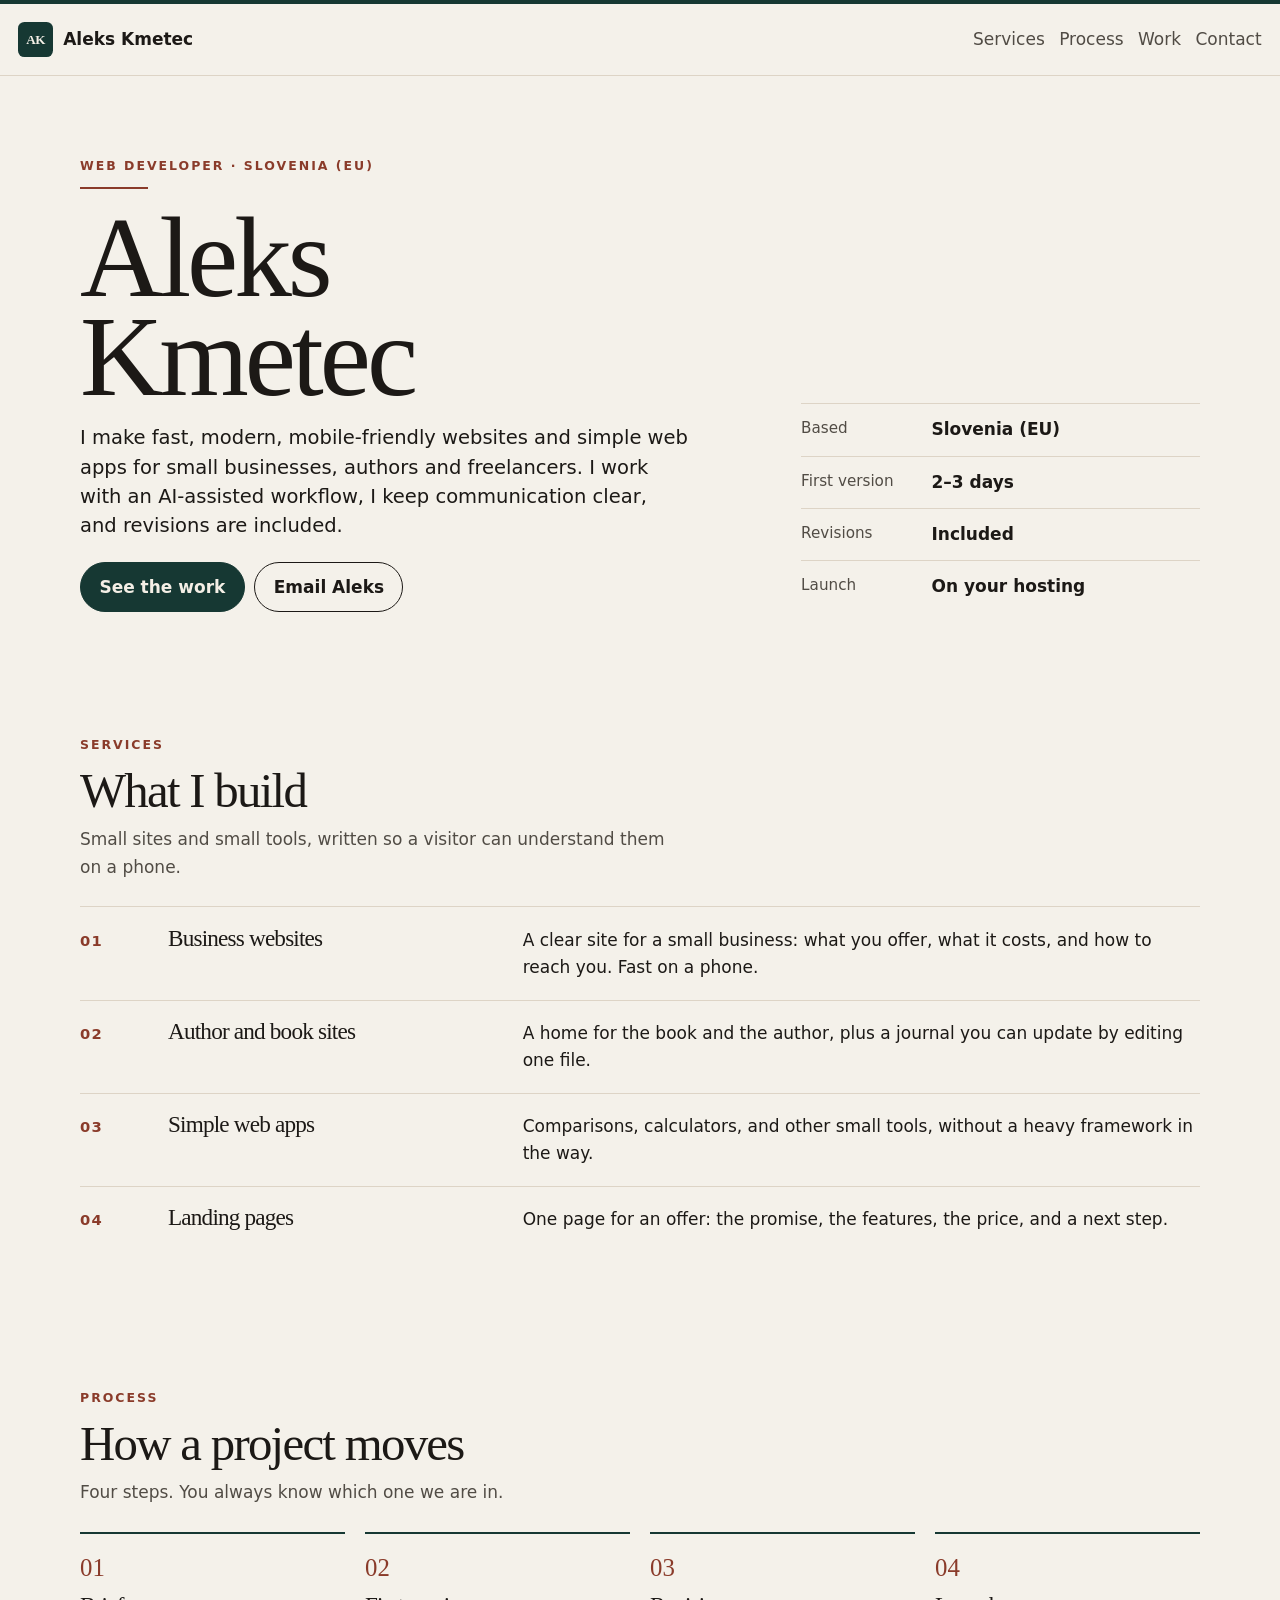
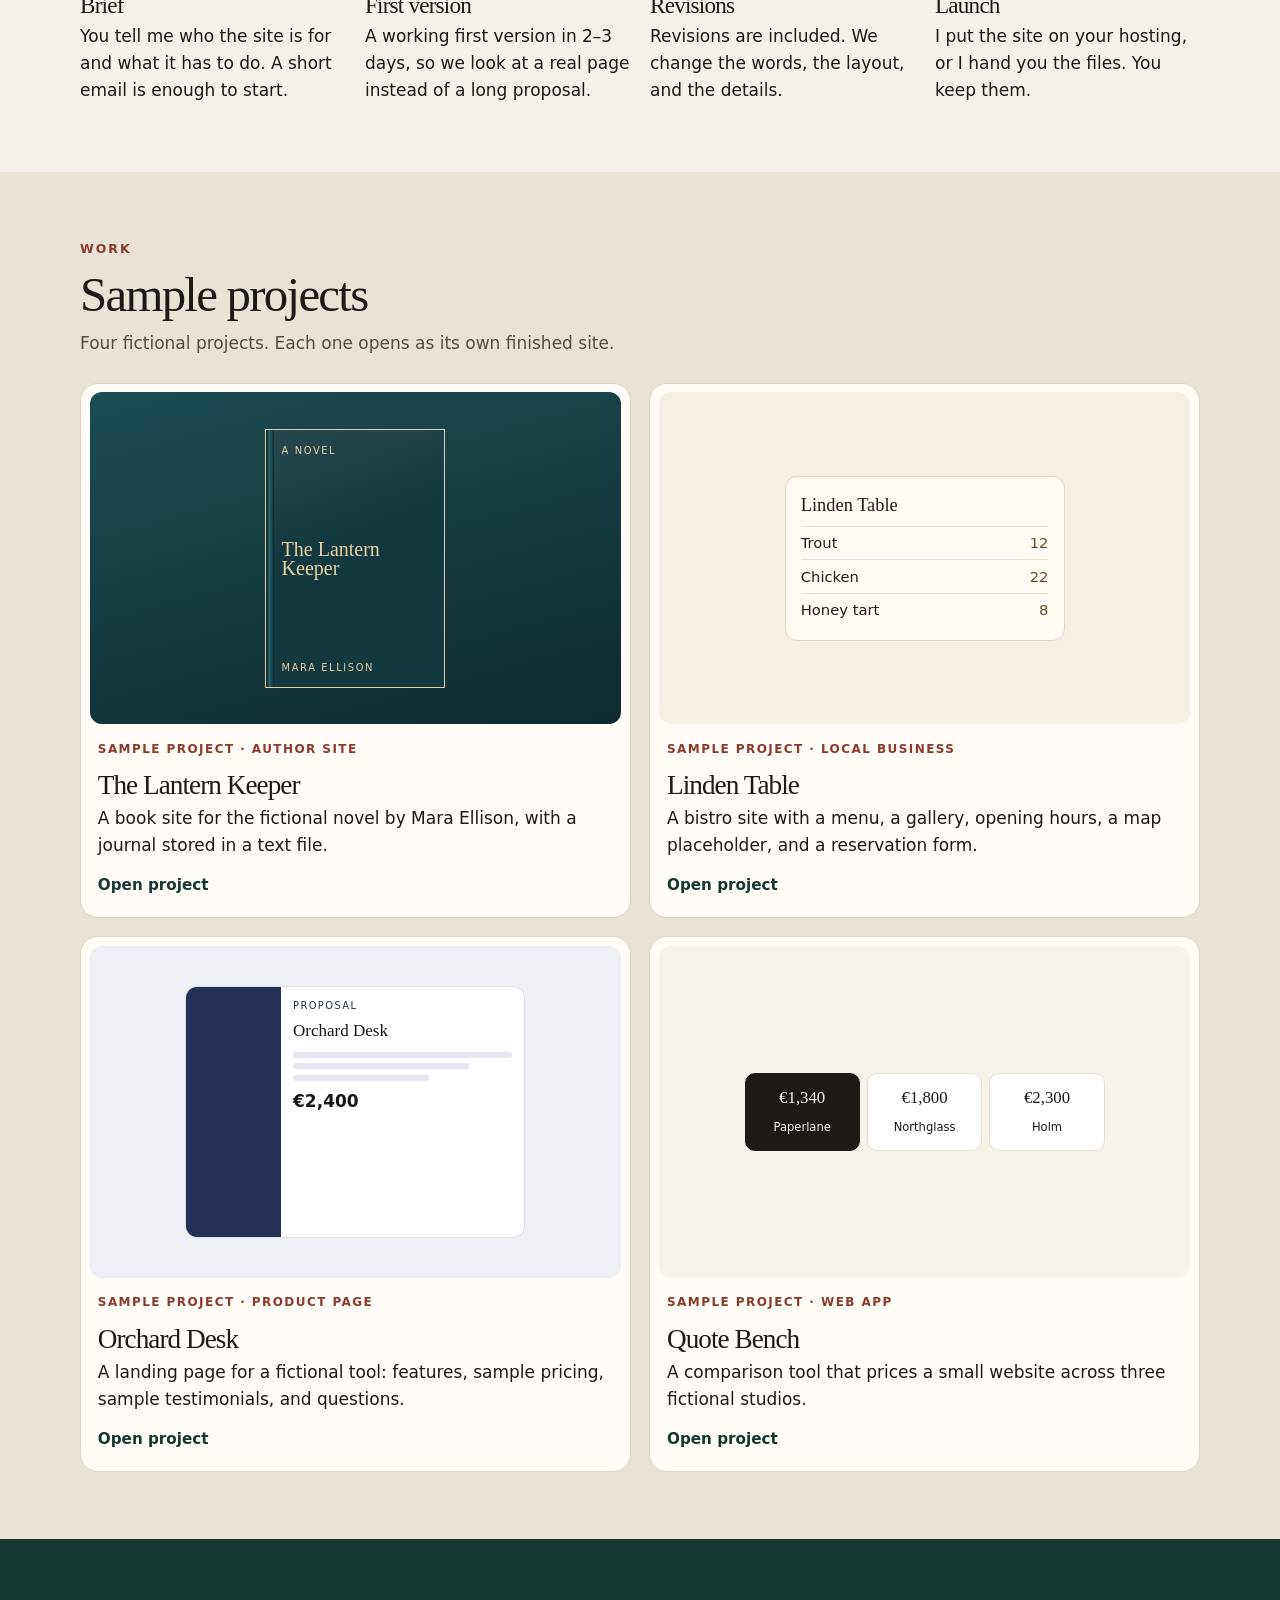
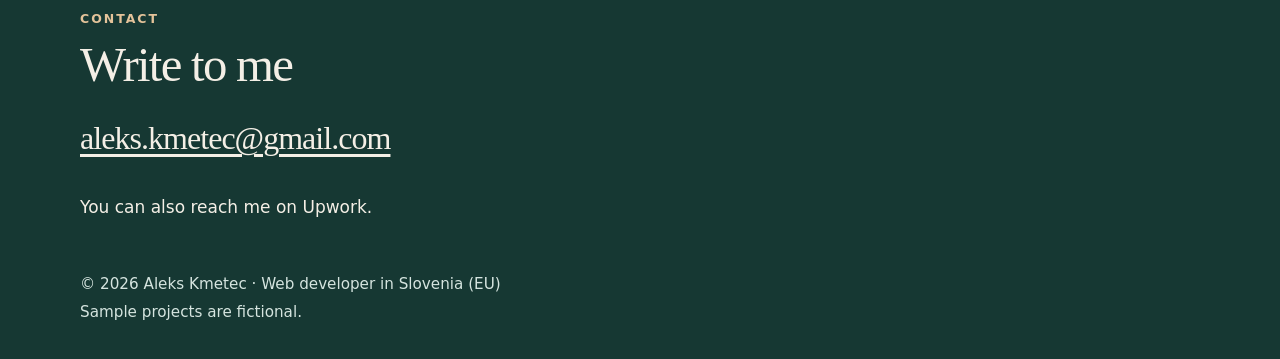
==== index.html @ bf16b120 "Add the freelance portfolio and four sample projects. Publish a static home page for Aleks Kmetec an" ====
<!DOCTYPE html>
<html lang="en">
<head>
<meta charset="utf-8">
<meta name="viewport" content="width=device-width, initial-scale=1">
<title>Aleks Kmetec · Web Developer in Slovenia</title>
<meta name="description" content="Aleks Kmetec is a web developer in Slovenia (EU). Fast, modern, mobile-friendly websites and simple web apps for small businesses, authors and freelancers.">
<meta name="author" content="Aleks Kmetec">
<link rel="canonical" href="https://aleex9311.github.io/">
<meta property="og:type" content="website">
<meta property="og:locale" content="en_GB">
<meta property="og:site_name" content="Aleks Kmetec">
<meta property="og:title" content="Aleks Kmetec · Web Developer in Slovenia">
<meta property="og:description" content="Fast, modern, mobile-friendly websites and simple web apps for small businesses, authors and freelancers.">
<meta property="og:url" content="https://aleex9311.github.io/">
<meta property="og:image" content="https://aleex9311.github.io/og.png">
<meta property="og:image:width" content="1200">
<meta property="og:image:height" content="630">
<meta property="og:image:alt" content="Aleks Kmetec, web developer in Slovenia">
<meta name="twitter:card" content="summary_large_image">
<meta name="twitter:title" content="Aleks Kmetec · Web Developer in Slovenia">
<meta name="twitter:description" content="Fast, modern, mobile-friendly websites and simple web apps for small businesses, authors and freelancers.">
<meta name="twitter:image" content="https://aleex9311.github.io/og.png">
<meta name="theme-color" content="#163833">
<link rel="icon" href="favicon.svg" type="image/svg+xml">
<link rel="manifest" href="site.webmanifest">
<link rel="stylesheet" href="styles.css">
<script type="application/ld+json">
{
  "@context": "https://schema.org",
  "@type": "Person",
  "name": "Aleks Kmetec",
  "jobTitle": "Web Developer",
  "description": "Web developer in Slovenia (EU) building fast, modern, mobile-friendly websites and simple web apps for small businesses, authors and freelancers.",
  "email": "aleks.kmetec@gmail.com",
  "url": "https://aleex9311.github.io/",
  "address": {
    "@type": "PostalAddress",
    "addressCountry": "SI"
  }
}
</script>
</head>
<body>
<a class="skip" href="#content">Skip to content</a>
<header class="top">
  <a class="brand" href="./">
    <span class="monogram" aria-hidden="true">AK</span>
    <span>Aleks Kmetec</span>
  </a>
  <nav aria-label="Primary">
    <a href="#services">Services</a>
    <a href="#process">Process</a>
    <a href="#work">Work</a>
    <a href="#contact">Contact</a>
  </nav>
</header>
<main id="content">
  <section class="hero">
    <div class="wrap hero-grid">
      <div>
        <p class="kicker">Web developer · Slovenia (EU)</p>
        <div class="rule" aria-hidden="true"></div>
        <h1>Aleks<br>Kmetec</h1>
        <p class="lede">I make fast, modern, mobile-friendly websites and simple web apps for small businesses, authors and freelancers. I work with an AI-assisted workflow, I keep communication clear, and revisions are included.</p>
        <div class="actions">
          <a class="btn" href="#work">See the work</a>
          <a class="btn ghost" href="mailto:aleks.kmetec@gmail.com?subject=Website%20project">Email Aleks</a>
        </div>
      </div>
      <aside aria-label="At a glance">
        <dl class="facts">
          <div>
            <dt>Based</dt>
            <dd>Slovenia (EU)</dd>
          </div>
          <div>
            <dt>First version</dt>
            <dd>2–3 days</dd>
          </div>
          <div>
            <dt>Revisions</dt>
            <dd>Included</dd>
          </div>
          <div>
            <dt>Launch</dt>
            <dd>On your hosting</dd>
          </div>
        </dl>
      </aside>
    </div>
  </section>

  <section class="block" id="services">
    <div class="wrap">
      <div class="section-head">
        <p class="kicker">Services</p>
        <h2>What I build</h2>
        <p>Small sites and small tools, written so a visitor can understand them on a phone.</p>
      </div>
      <ul class="services">
        <li>
          <span class="num" aria-hidden="true">01</span>
          <h3>Business websites</h3>
          <p>A clear site for a small business: what you offer, what it costs, and how to reach you. Fast on a phone.</p>
        </li>
        <li>
          <span class="num" aria-hidden="true">02</span>
          <h3>Author and book sites</h3>
          <p>A home for the book and the author, plus a journal you can update by editing one file.</p>
        </li>
        <li>
          <span class="num" aria-hidden="true">03</span>
          <h3>Simple web apps</h3>
          <p>Comparisons, calculators, and other small tools, without a heavy framework in the way.</p>
        </li>
        <li>
          <span class="num" aria-hidden="true">04</span>
          <h3>Landing pages</h3>
          <p>One page for an offer: the promise, the features, the price, and a next step.</p>
        </li>
      </ul>
    </div>
  </section>

  <section class="block" id="process">
    <div class="wrap">
      <div class="section-head">
        <p class="kicker">Process</p>
        <h2>How a project moves</h2>
        <p>Four steps. You always know which one we are in.</p>
      </div>
      <ol class="process">
        <li>
          <span class="num" aria-hidden="true">01</span>
          <h3>Brief</h3>
          <p>You tell me who the site is for and what it has to do. A short email is enough to start.</p>
        </li>
        <li>
          <span class="num" aria-hidden="true">02</span>
          <h3>First version</h3>
          <p>A working first version in 2–3 days, so we look at a real page instead of a long proposal.</p>
        </li>
        <li>
          <span class="num" aria-hidden="true">03</span>
          <h3>Revisions</h3>
          <p>Revisions are included. We change the words, the layout, and the details.</p>
        </li>
        <li>
          <span class="num" aria-hidden="true">04</span>
          <h3>Launch</h3>
          <p>I put the site on your hosting, or I hand you the files. You keep them.</p>
        </li>
      </ol>
    </div>
  </section>

  <section class="block band" id="work">
    <div class="wrap">
      <div class="section-head">
        <p class="kicker">Work</p>
        <h2>Sample projects</h2>
        <p>Four fictional projects. Each one opens as its own finished site.</p>
      </div>
      <div class="projects">
        <article class="project">
          <a href="the-lantern-keeper/">
            <div class="shot shot-lantern" aria-hidden="true">
              <div class="mini-book">
                <span>A novel</span>
                <strong>The Lantern Keeper</strong>
                <em>Mara Ellison</em>
              </div>
            </div>
            <div class="project-body">
              <p class="eyebrow">Sample project · Author site</p>
              <h3>The Lantern Keeper</h3>
              <p>A book site for the fictional novel by Mara Ellison, with a journal stored in a text file.</p>
              <span class="open">Open project</span>
            </div>
          </a>
        </article>
        <article class="project">
          <a href="linden-table/">
            <div class="shot shot-linden" aria-hidden="true">
              <div class="mini-menu">
                <strong>Linden Table</strong>
                <span>Trout <em>12</em></span>
                <span>Chicken <em>22</em></span>
                <span>Honey tart <em>8</em></span>
              </div>
            </div>
            <div class="project-body">
              <p class="eyebrow">Sample project · Local business</p>
              <h3>Linden Table</h3>
              <p>A bistro site with a menu, a gallery, opening hours, a map placeholder, and a reservation form.</p>
              <span class="open">Open project</span>
            </div>
          </a>
        </article>
        <article class="project">
          <a href="orchard-desk/">
            <div class="shot shot-orchard" aria-hidden="true">
              <div class="mini-app">
                <div class="mini-side"></div>
                <div class="mini-doc">
                  <span>Proposal</span>
                  <strong>Orchard Desk</strong>
                  <i></i><i></i><i></i>
                  <em>€2,400</em>
                </div>
              </div>
            </div>
            <div class="project-body">
              <p class="eyebrow">Sample project · Product page</p>
              <h3>Orchard Desk</h3>
              <p>A landing page for a fictional tool: features, sample pricing, sample testimonials, and questions.</p>
              <span class="open">Open project</span>
            </div>
          </a>
        </article>
        <article class="project">
          <a href="quote-bench/">
            <div class="shot shot-quote" aria-hidden="true">
              <div class="bars">
                <div><b>€1,340</b><span>Paperlane</span></div>
                <div><b>€1,800</b><span>Northglass</span></div>
                <div><b>€2,300</b><span>Holm</span></div>
              </div>
            </div>
            <div class="project-body">
              <p class="eyebrow">Sample project · Web app</p>
              <h3>Quote Bench</h3>
              <p>A comparison tool that prices a small website across three fictional studios.</p>
              <span class="open">Open project</span>
            </div>
          </a>
        </article>
      </div>
    </div>
  </section>
  <section class="contact" id="contact">
    <div class="wrap">
      <p class="kicker">Contact</p>
      <h2>Write to me</h2>
      <p><a class="mail" href="mailto:aleks.kmetec@gmail.com?subject=Website%20project">aleks.kmetec@gmail.com</a></p>
      <p>You can also reach me on Upwork.</p>
    </div>
  </section>
</main>
<footer class="site-footer">
  <div class="wrap">
    <p>© 2026 Aleks Kmetec · Web developer in Slovenia (EU)</p>
    <p>Sample projects are fictional.</p>
  </div>
</footer>
</body>
</html>
---- styles.css ----
:root {
  --ink: #1c1916;
  --muted: #514c45;
  --paper: #f4f1ea;
  --band: #e9e3d6;
  --card: #fffcf7;
  --line: #ddd4c6;
  --sea: #163833;
  --sea-2: #1f4c45;
  --copper: #8a3b2a;
  --sand: #f4efe6;
  color-scheme: light;
}

* { box-sizing: border-box; }

html { scroll-behavior: smooth; }

body {
  margin: 0;
  color: var(--ink);
  background: var(--paper);
  font: 1.0625rem/1.6 "Segoe UI", "Helvetica Neue", system-ui, sans-serif;
}

img, svg { max-width: 100%; }

a { color: var(--sea); text-underline-offset: 0.16em; }

::selection { background: #d5ebe4; color: #102421; }

:focus-visible {
  outline: 3px solid var(--copper);
  outline-offset: 3px;
}

.skip {
  position: absolute;
  left: 0.6rem;
  top: 0.6rem;
  transform: translateY(-160%);
  background: #fff;
  color: var(--ink);
  padding: 0.5rem 0.75rem;
  z-index: 10;
}

.skip:focus { transform: none; }

.wrap {
  width: min(1120px, calc(100% - 2rem));
  margin: 0 auto;
}

.top {
  display: flex;
  flex-wrap: wrap;
  align-items: center;
  gap: 0.4rem 1.25rem;
  padding: 0.85rem 1.15rem;
  position: sticky;
  top: 0;
  z-index: 5;
  background: rgba(244, 241, 234, 0.94);
  border-top: 4px solid var(--sea);
  border-bottom: 1px solid var(--line);
  backdrop-filter: blur(12px);
}

.brand {
  display: inline-flex;
  align-items: center;
  gap: 0.65rem;
  color: var(--ink);
  text-decoration: none;
  font-weight: 650;
  margin-right: auto;
}

.monogram {
  width: 2.15rem;
  height: 2.15rem;
  display: grid;
  place-items: center;
  background: var(--sea);
  color: var(--sand);
  border-radius: 0.4rem;
  font-family: Georgia, "Iowan Old Style", Palatino, serif;
  font-size: 0.82rem;
  letter-spacing: -0.04em;
}

nav { display: flex; flex-wrap: wrap; gap: 0.15rem 0.9rem; }

nav a {
  color: var(--muted);
  text-decoration: none;
  min-height: 44px;
  display: inline-flex;
  align-items: center;
}

nav a:hover { color: var(--ink); }

.kicker {
  margin: 0 0 0.7rem;
  font-size: 0.78rem;
  letter-spacing: 0.16em;
  text-transform: uppercase;
  color: var(--copper);
  font-weight: 700;
}

.rule {
  width: 4.25rem;
  height: 2px;
  background: var(--copper);
  margin: 0 0 1.15rem;
}

.hero { padding: 3.2rem 0 2.4rem; }

.hero-grid {
  display: grid;
  gap: 2.2rem;
}

h1, h2, h3 {
  font-family: Georgia, "Iowan Old Style", Palatino, "Palatino Linotype", serif;
  font-weight: 500;
  letter-spacing: -0.035em;
  line-height: 1.05;
}

h1 {
  font-size: clamp(3.6rem, 9vw, 7.25rem);
  line-height: 0.86;
  margin: 0 0 1.1rem;
}

h2 {
  font-size: clamp(2rem, 4vw, 3.05rem);
  margin: 0 0 0.55rem;
}

h3 { font-size: 1.45rem; margin: 0 0 0.35rem; }

.lede {
  font-size: 1.22rem;
  line-height: 1.5;
  max-width: 38rem;
  margin: 0 0 1.35rem;
}

.actions { display: flex; flex-wrap: wrap; gap: 0.6rem; }

.btn {
  display: inline-flex;
  align-items: center;
  justify-content: center;
  min-height: 48px;
  padding: 0.65rem 1.15rem;
  border-radius: 999px;
  background: var(--sea);
  color: var(--sand);
  text-decoration: none;
  font-weight: 650;
  border: 1px solid var(--sea);
}

.btn:hover { background: var(--sea-2); }

.btn.ghost {
  background: transparent;
  color: var(--ink);
  border-color: var(--ink);
}

.btn.ghost:hover { background: rgba(22, 56, 51, 0.06); }

.facts { margin: 0; }

.facts div {
  display: grid;
  grid-template-columns: 7.4rem 1fr;
  gap: 0.75rem;
  padding: 0.75rem 0;
  border-top: 1px solid var(--line);
}

.facts dt { color: var(--muted); font-size: 0.95rem; }

.facts dd { margin: 0; font-weight: 680; }

.block { padding: 4.2rem 0; }

.section-head { max-width: 38rem; margin-bottom: 1.6rem; }

.section-head p:last-child { margin: 0; color: var(--muted); }

.services, .process { list-style: none; margin: 0; padding: 0; }

.services li {
  display: grid;
  gap: 0.25rem 1rem;
  padding: 1.15rem 0;
  border-top: 1px solid var(--line);
}

.services li p, .process li p { margin: 0; color: var(--ink); }

.num {
  color: var(--copper);
  font-variant-numeric: tabular-nums;
  letter-spacing: 0.08em;
  font-size: 0.92rem;
  font-weight: 700;
}

.process { display: grid; gap: 1rem; }

.process li {
  padding-top: 0.85rem;
  border-top: 2px solid var(--sea);
}

.process .num {
  display: block;
  font-family: Georgia, Palatino, serif;
  font-size: 1.55rem;
  font-weight: 500;
  letter-spacing: 0;
  margin-bottom: 0.35rem;
}

.band { background: var(--band); }

.projects {
  display: grid;
  gap: 1rem;
}

.project {
  background: var(--card);
  border: 1px solid var(--line);
  border-radius: 18px;
  transition: transform 160ms ease, box-shadow 160ms ease;
}

.project:hover {
  transform: translateY(-3px);
  box-shadow: 0 16px 34px rgba(40, 32, 20, 0.08);
}

.project a {
  display: block;
  color: inherit;
  text-decoration: none;
  height: 100%;
  border-radius: 18px;
}

.shot {
  aspect-ratio: 16 / 10;
  margin: 0.55rem 0.55rem 0;
  border-radius: 12px;
  overflow: hidden;
  display: grid;
  place-items: center;
}

.project-body { padding: 0.95rem 1.05rem 1.15rem; }

.eyebrow {
  margin: 0;
  color: var(--copper);
  font-size: 0.75rem;
  letter-spacing: 0.12em;
  text-transform: uppercase;
  font-weight: 700;
}

.project h3 { font-size: 1.7rem; }

.project p { margin: 0 0 0.75rem; }

.open { color: var(--sea); font-weight: 700; font-size: 0.95rem; }

.shot-lantern { background: linear-gradient(165deg, #1d4c54, #0e2a30); }

.mini-book {
  width: min(46%, 180px);
  height: 78%;
  border: 1px solid #e7d3a1;
  color: #e7d3a1;
  padding: 0.8rem 0.7rem 0.7rem 0.95rem;
  display: flex;
  flex-direction: column;
  justify-content: space-between;
  position: relative;
  background:
    linear-gradient(160deg, rgba(255, 255, 255, 0.08), transparent 42%),
    #14383f;
}

.mini-book::before {
  content: "";
  position: absolute;
  left: 0;
  top: 0;
  bottom: 0;
  width: 8px;
  background: linear-gradient(90deg, #0a1c20, #2a626c 42%, #0e2a30);
}

.mini-book span,
.mini-book em {
  font-style: normal;
  letter-spacing: 0.16em;
  text-transform: uppercase;
  font-size: 0.62rem;
}

.mini-book strong {
  font-family: Georgia, Palatino, serif;
  font-weight: 500;
  font-size: clamp(0.95rem, 1.6vw, 1.25rem);
  line-height: 0.95;
}

.shot-linden { background: #f6efe4; }

.mini-menu {
  width: min(78%, 280px);
  background: #fffaf3;
  border: 1px solid #e4d5c2;
  border-radius: 12px;
  padding: 0.85rem 0.95rem;
  color: #241c16;
}

.mini-menu strong {
  display: block;
  font-family: Georgia, Palatino, serif;
  font-weight: 500;
  font-size: 1.15rem;
  margin-bottom: 0.35rem;
}

.mini-menu span {
  display: flex;
  justify-content: space-between;
  gap: 1rem;
  border-top: 1px solid #eadfce;
  padding: 0.28rem 0;
  font-size: 0.92rem;
}

.mini-menu em { font-style: normal; color: #6e4b28; }

.shot-orchard { background: #eef0f6; }

.mini-app {
  width: min(86%, 340px);
  height: 76%;
  background: #fff;
  border-radius: 12px;
  display: grid;
  grid-template-columns: 28% 1fr;
  overflow: hidden;
  border: 1px solid #d9deea;
}

.mini-side { background: #243056; }

.mini-doc { padding: 0.7rem 0.75rem; color: #14161a; }

.mini-doc span {
  display: block;
  letter-spacing: 0.14em;
  text-transform: uppercase;
  font-size: 0.62rem;
  color: #243056;
}

.mini-doc strong {
  display: block;
  font-family: Georgia, Palatino, serif;
  font-weight: 500;
  margin: 0.2rem 0 0.45rem;
}

.mini-doc i {
  display: block;
  height: 6px;
  border-radius: 99px;
  background: #e4e7f0;
  margin: 0 0 0.35rem;
}

.mini-doc i:nth-of-type(2) { width: 80%; }
.mini-doc i:nth-of-type(3) { width: 62%; }

.mini-doc em {
  display: block;
  margin-top: 0.45rem;
  font-style: normal;
  font-weight: 700;
}

.shot-quote { background: #f7f2eb; }

.bars {
  width: min(90%, 360px);
  display: grid;
  grid-template-columns: repeat(3, 1fr);
  gap: 0.45rem;
}

.bars div {
  background: #fff;
  border: 1px solid #e4ddd3;
  border-radius: 10px;
  text-align: center;
  padding: 0.7rem 0.3rem;
}

.bars div:first-child {
  background: #1c1916;
  color: #f7f4ef;
  border-color: #1c1916;
}

.bars b {
  display: block;
  font-family: Georgia, Palatino, serif;
  font-weight: 500;
  font-size: 1.05rem;
}

.bars span { font-size: 0.72rem; }

.contact {
  background: var(--sea);
  color: var(--sand);
  padding: 4.4rem 0 1.5rem;
}

.contact .kicker { color: #e4c39a; }

.contact h2 { color: var(--sand); }

.mail {
  display: inline-block;
  margin: 0.3rem 0 0.8rem;
  color: var(--sand);
  font-size: clamp(1.35rem, 3vw, 2rem);
  font-family: Georgia, Palatino, serif;
  letter-spacing: -0.03em;
  overflow-wrap: anywhere;
}

.contact p { max-width: 36rem; }

.contact a { color: var(--sand); }

.contact :focus-visible { outline-color: #f3d7b0; }

.site-footer {
  background: var(--sea);
  color: #d5e4df;
  padding: 0.4rem 0 2rem;
  font-size: 0.95rem;
}

.site-footer p { margin: 0.2rem 0; }

.missing { padding: 4rem 0 5rem; }

.missing ul { padding-left: 1.1rem; }

.missing li { margin: 0.35rem 0; }

@media (min-width: 800px) {
  .hero { padding: 5rem 0 3.5rem; }
  .hero-grid { grid-template-columns: 1.35fr 0.8fr; align-items: end; gap: 3rem; }
  .services li { grid-template-columns: 4.5rem minmax(12rem, 0.7fr) 1.4fr; align-items: baseline; }
  .process { grid-template-columns: repeat(4, 1fr); gap: 1.25rem; }
  .projects { grid-template-columns: 1fr 1fr; gap: 1.15rem; }
}

@media (min-width: 1100px) {
  .wrap { width: min(1120px, calc(100% - 3rem)); }
}

@media (forced-colors: active) {
  .btn { border: 1px solid ButtonText; }
  .monogram { border: 1px solid ButtonText; }
}

@media (prefers-reduced-motion: reduce) {
  html { scroll-behavior: auto; }
  .project { transition: none; }
  .project:hover { transform: none; }
}

@media print {
  .top { position: static; }
  .contact, .site-footer { background: #fff; color: #000; }
  .contact a, .mail { color: #000; }
  .project:hover { box-shadow: none; }
}
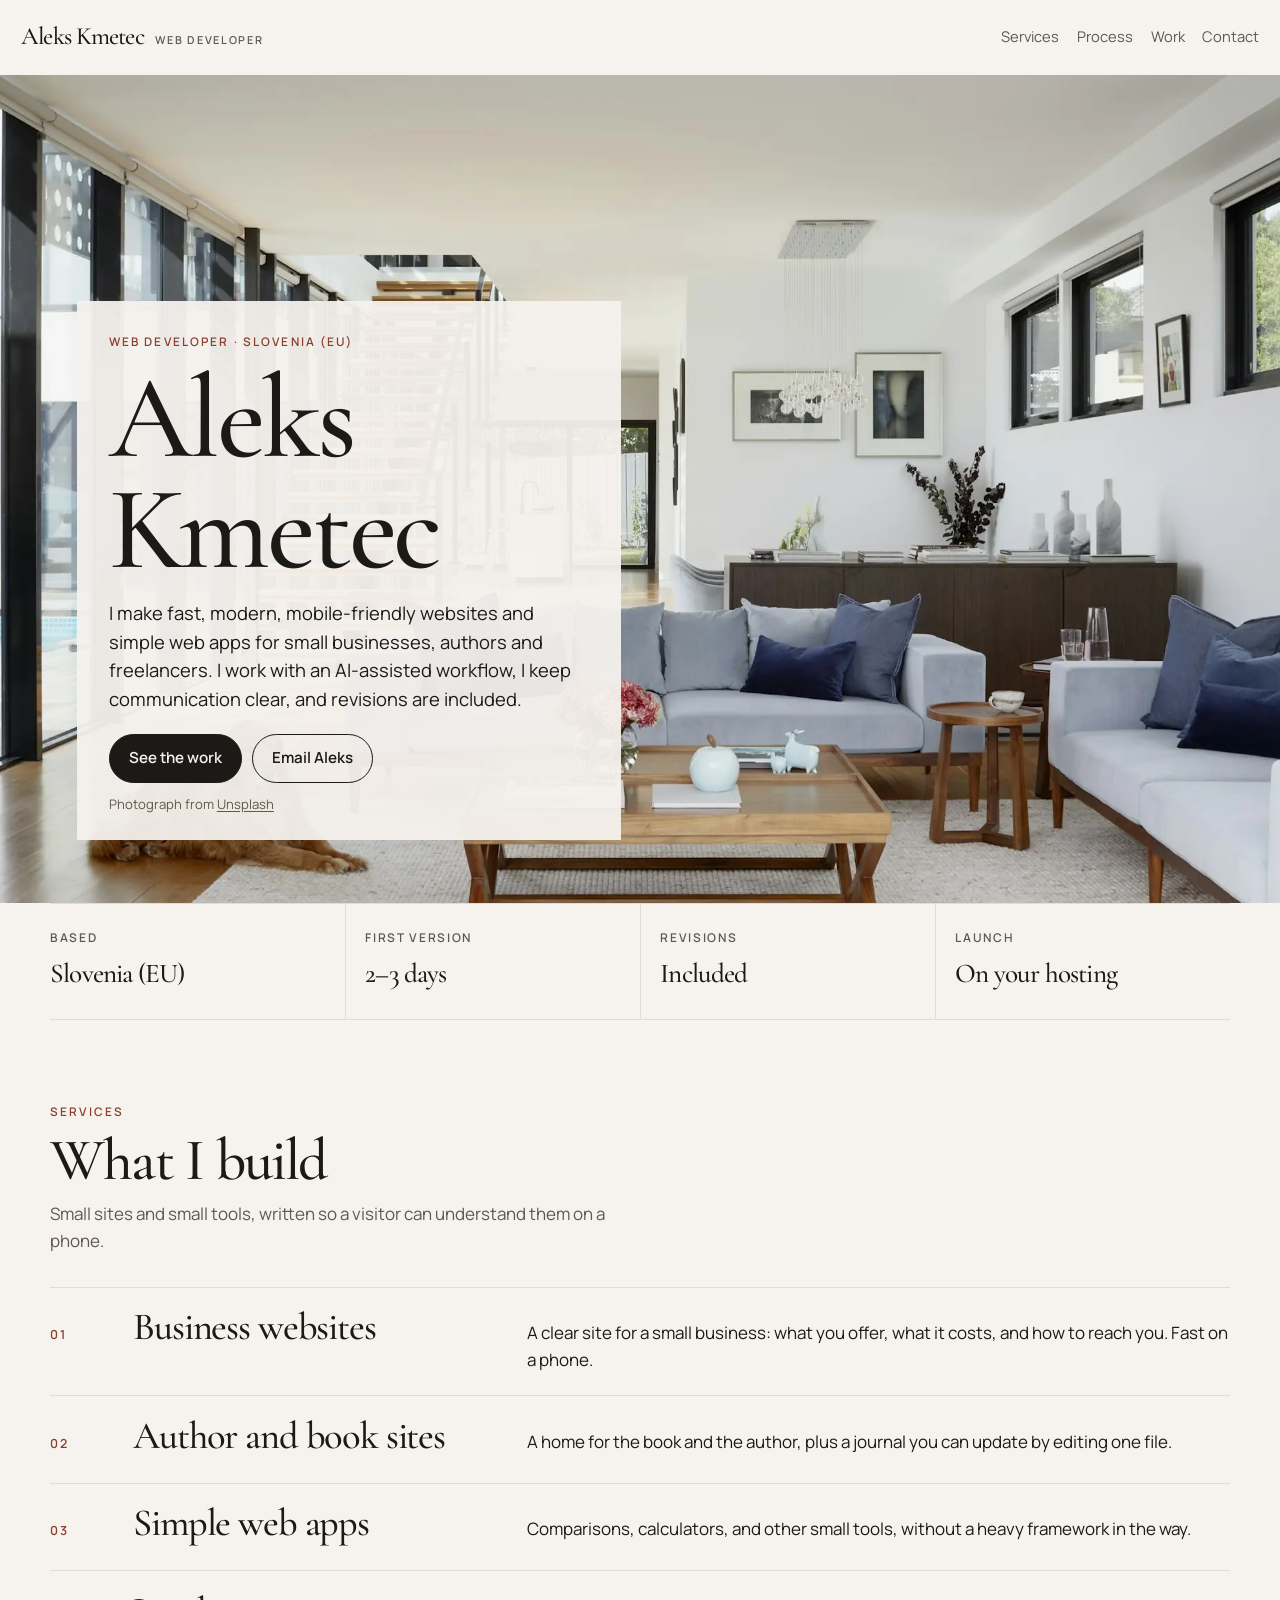
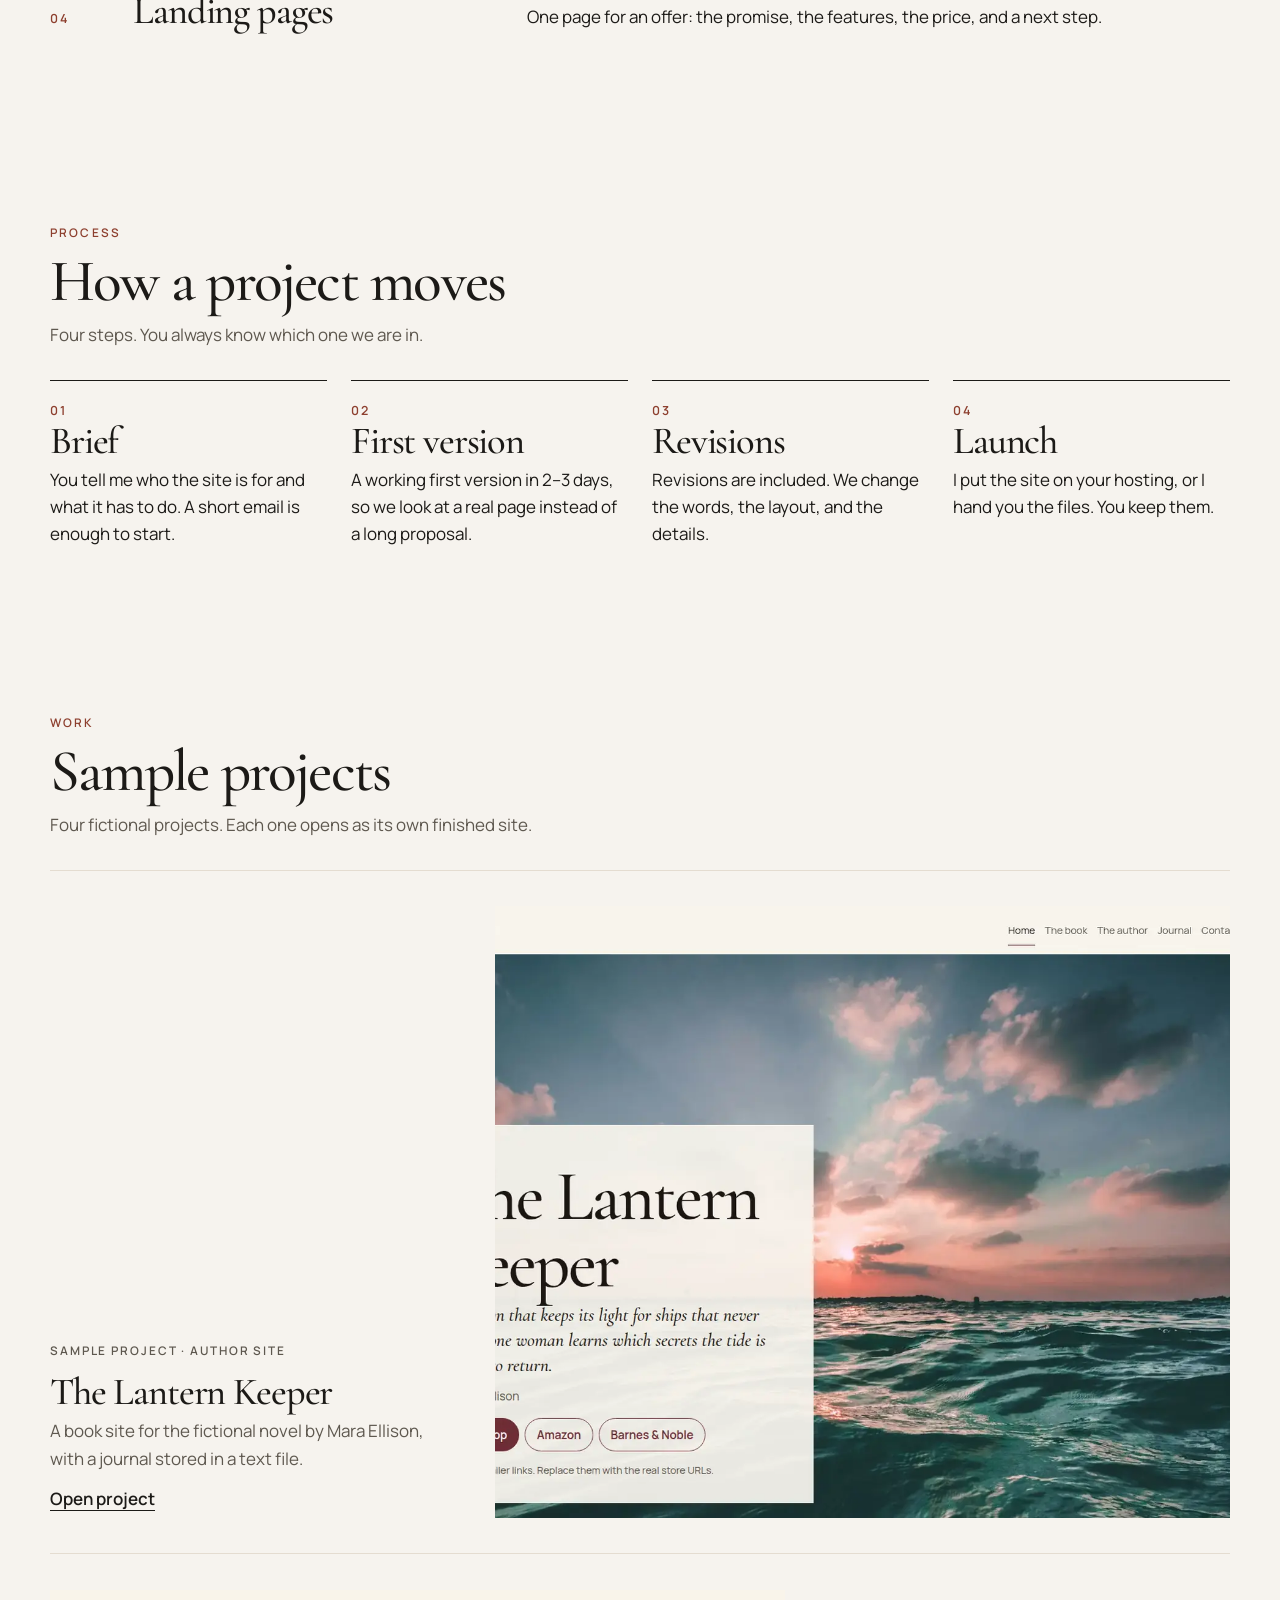
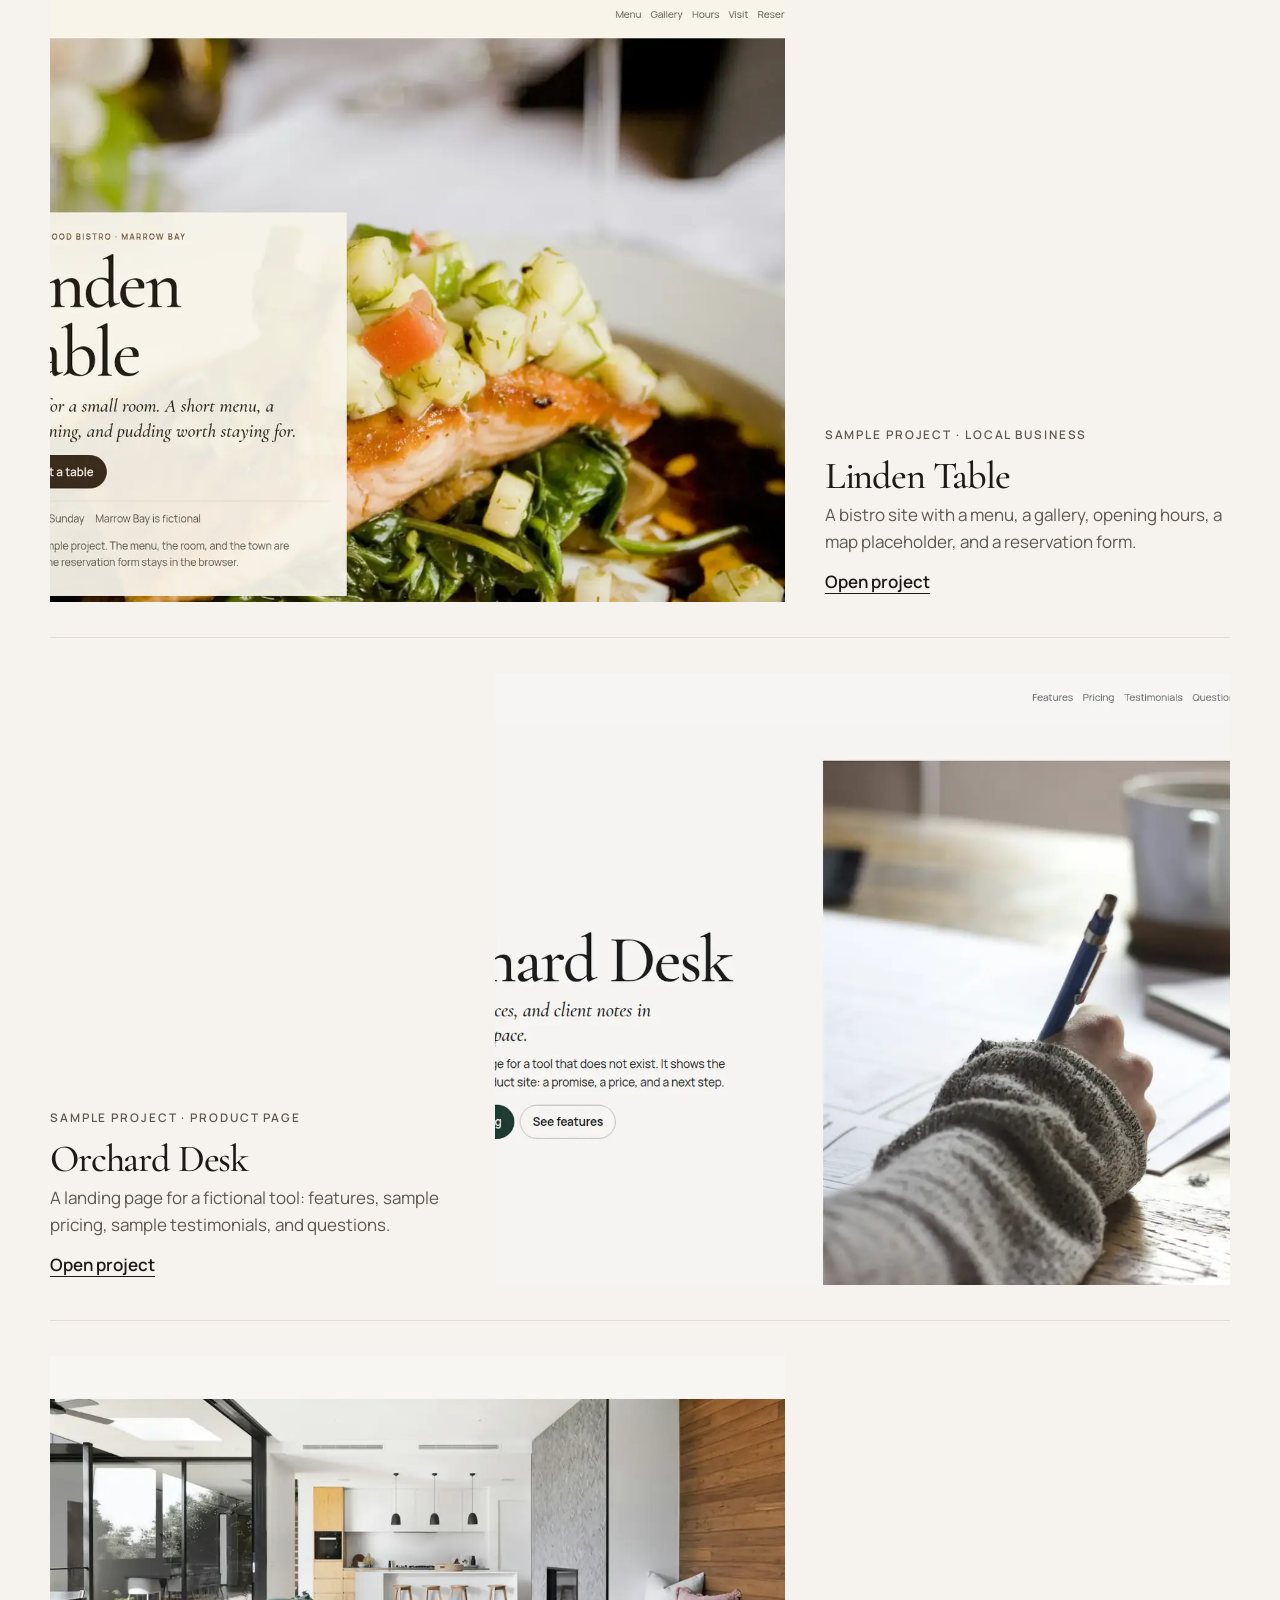
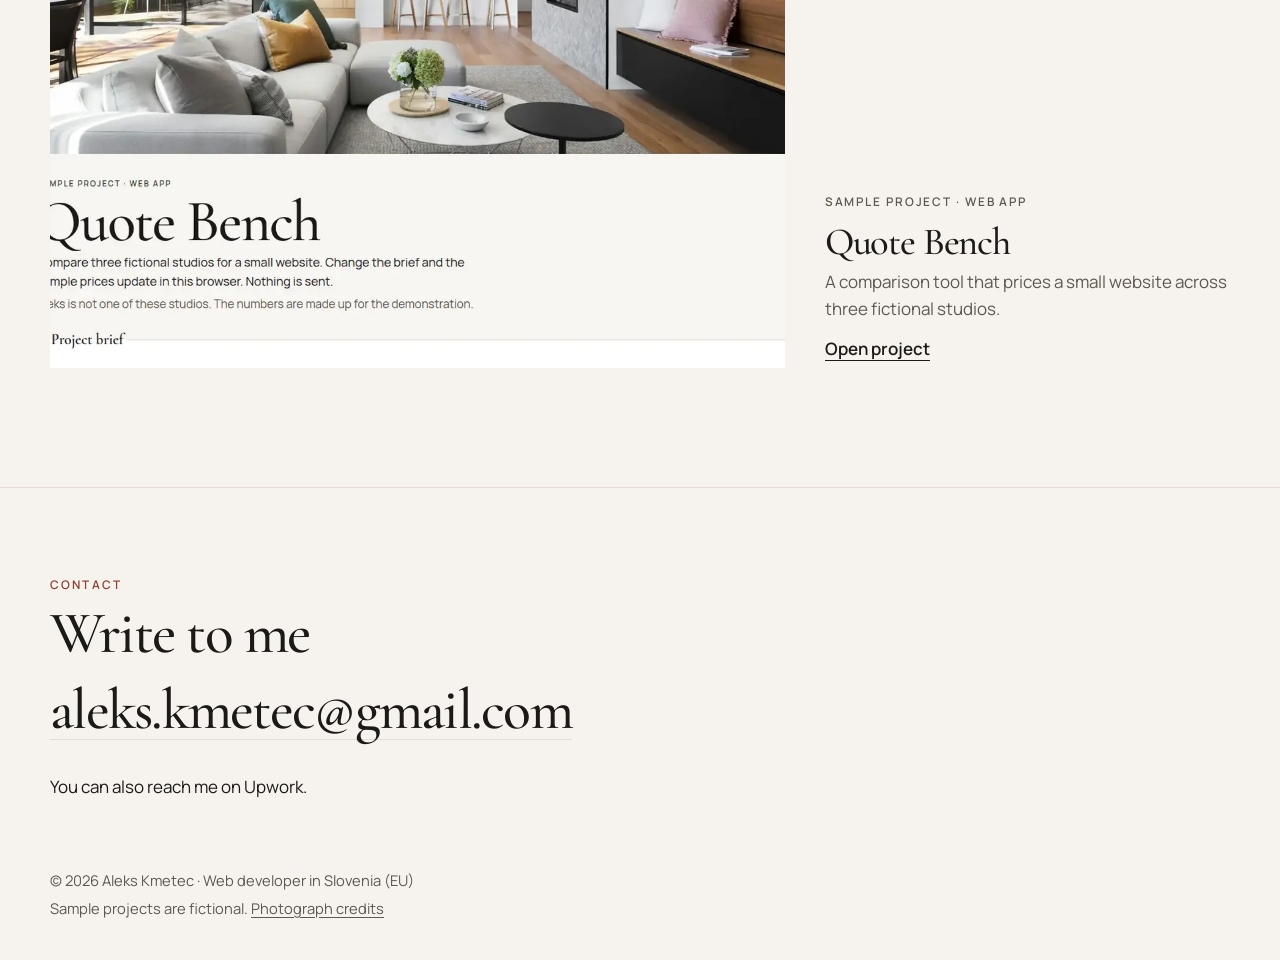
==== commit eebcde9d: "Redesign the portfolio around photographs and editorial type. Replace the template layout with a lig" ====
--- a/index.html
+++ b/index.html
@@ -21,9 +21,12 @@
 <meta name="twitter:title" content="Aleks Kmetec · Web Developer in Slovenia">
 <meta name="twitter:description" content="Fast, modern, mobile-friendly websites and simple web apps for small businesses, authors and freelancers.">
 <meta name="twitter:image" content="https://aleex9311.github.io/og.png">
-<meta name="theme-color" content="#163833">
+<meta name="theme-color" content="#f6f3ee">
 <link rel="icon" href="favicon.svg" type="image/svg+xml">
 <link rel="manifest" href="site.webmanifest">
+<link rel="preload" href="/fonts/cormorant-500.woff2" as="font" type="font/woff2" crossorigin>
+<link rel="preload" href="/fonts/manrope-400.woff2" as="font" type="font/woff2" crossorigin>
+<link rel="stylesheet" href="/base.css">
 <link rel="stylesheet" href="styles.css">
 <script type="application/ld+json">
 {
@@ -44,10 +47,7 @@
 <body>
 <a class="skip" href="#content">Skip to content</a>
 <header class="top">
-  <a class="brand" href="./">
-    <span class="monogram" aria-hidden="true">AK</span>
-    <span>Aleks Kmetec</span>
-  </a>
+  <a class="brand" href="./">Aleks Kmetec <small>Web developer</small></a>
   <nav aria-label="Primary">
     <a href="#services">Services</a>
     <a href="#process">Process</a>
@@ -57,65 +57,67 @@
 </header>
 <main id="content">
   <section class="hero">
-    <div class="wrap hero-grid">
-      <div>
+    <img src="images/hero.webp" width="1920" height="1200" alt="A bright living room with tall windows, a pale sofa, and daylight across a wooden floor." fetchpriority="high">
+    <div class="hero-panel">
+      <div class="hero-card">
         <p class="kicker">Web developer · Slovenia (EU)</p>
-        <div class="rule" aria-hidden="true"></div>
         <h1>Aleks<br>Kmetec</h1>
         <p class="lede">I make fast, modern, mobile-friendly websites and simple web apps for small businesses, authors and freelancers. I work with an AI-assisted workflow, I keep communication clear, and revisions are included.</p>
         <div class="actions">
           <a class="btn" href="#work">See the work</a>
           <a class="btn ghost" href="mailto:aleks.kmetec@gmail.com?subject=Website%20project">Email Aleks</a>
         </div>
-      </div>
-      <aside aria-label="At a glance">
-        <dl class="facts">
-          <div>
-            <dt>Based</dt>
-            <dd>Slovenia (EU)</dd>
-          </div>
-          <div>
-            <dt>First version</dt>
-            <dd>2–3 days</dd>
-          </div>
-          <div>
-            <dt>Revisions</dt>
-            <dd>Included</dd>
-          </div>
-          <div>
-            <dt>Launch</dt>
-            <dd>On your hosting</dd>
-          </div>
-        </dl>
-      </aside>
-    </div>
+        <p class="credit-line">Photograph from <a href="credits.html">Unsplash</a></p>
+      </div>
+    </div>
+  </section>
+
+  <section class="wrap" aria-label="At a glance">
+    <dl class="facts">
+      <div>
+        <dt>Based</dt>
+        <dd>Slovenia (EU)</dd>
+      </div>
+      <div>
+        <dt>First version</dt>
+        <dd>2–3 days</dd>
+      </div>
+      <div>
+        <dt>Revisions</dt>
+        <dd>Included</dd>
+      </div>
+      <div>
+        <dt>Launch</dt>
+        <dd>On your hosting</dd>
+      </div>
+    </dl>
   </section>
 
   <section class="block" id="services">
     <div class="wrap">
-      <div class="section-head">
+      <div class="section-head reveal">
         <p class="kicker">Services</p>
         <h2>What I build</h2>
         <p>Small sites and small tools, written so a visitor can understand them on a phone.</p>
       </div>
       <ul class="services">
-        <li>
-          <span class="num" aria-hidden="true">01</span>
+        <li class="reveal">
+          <span class="num">01</span>
           <h3>Business websites</h3>
           <p>A clear site for a small business: what you offer, what it costs, and how to reach you. Fast on a phone.</p>
         </li>
-        <li>
-          <span class="num" aria-hidden="true">02</span>
+        <li class="reveal">
+          <span class="num">02</span>
           <h3>Author and book sites</h3>
           <p>A home for the book and the author, plus a journal you can update by editing one file.</p>
         </li>
-        <li>
-          <span class="num" aria-hidden="true">03</span>
+        <li class="reveal">
+          <span class="num">03</span>
           <h3>Simple web apps</h3>
           <p>Comparisons, calculators, and other small tools, without a heavy framework in the way.</p>
         </li>
-        <li>
-          <span class="num" aria-hidden="true">04</span>
+        <li class="reveal">
+          <span class="num">04</span>
           <h3>Landing pages</h3>
           <p>One page for an offer: the promise, the features, the price, and a next step.</p>
         </li>
@@ -125,29 +127,29 @@
 
   <section class="block" id="process">
     <div class="wrap">
-      <div class="section-head">
+      <div class="section-head reveal">
         <p class="kicker">Process</p>
         <h2>How a project moves</h2>
         <p>Four steps. You always know which one we are in.</p>
       </div>
       <ol class="process">
-        <li>
-          <span class="num" aria-hidden="true">01</span>
+        <li class="reveal">
+          <span class="num">01</span>
           <h3>Brief</h3>
           <p>You tell me who the site is for and what it has to do. A short email is enough to start.</p>
         </li>
-        <li>
-          <span class="num" aria-hidden="true">02</span>
+        <li class="reveal">
+          <span class="num">02</span>
           <h3>First version</h3>
           <p>A working first version in 2–3 days, so we look at a real page instead of a long proposal.</p>
         </li>
-        <li>
-          <span class="num" aria-hidden="true">03</span>
+        <li class="reveal">
+          <span class="num">03</span>
           <h3>Revisions</h3>
           <p>Revisions are included. We change the words, the layout, and the details.</p>
         </li>
-        <li>
-          <span class="num" aria-hidden="true">04</span>
+        <li class="reveal">
+          <span class="num">04</span>
           <h3>Launch</h3>
           <p>I put the site on your hosting, or I hand you the files. You keep them.</p>
         </li>
@@ -155,90 +157,60 @@
     </div>
   </section>
 
-  <section class="block band" id="work">
-    <div class="wrap">
-      <div class="section-head">
+  <section class="block" id="work">
+    <div class="wrap">
+      <div class="section-head reveal">
         <p class="kicker">Work</p>
         <h2>Sample projects</h2>
         <p>Four fictional projects. Each one opens as its own finished site.</p>
       </div>
-      <div class="projects">
-        <article class="project">
-          <a href="the-lantern-keeper/">
-            <div class="shot shot-lantern" aria-hidden="true">
-              <div class="mini-book">
-                <span>A novel</span>
-                <strong>The Lantern Keeper</strong>
-                <em>Mara Ellison</em>
-              </div>
-            </div>
-            <div class="project-body">
-              <p class="eyebrow">Sample project · Author site</p>
-              <h3>The Lantern Keeper</h3>
-              <p>A book site for the fictional novel by Mara Ellison, with a journal stored in a text file.</p>
-              <span class="open">Open project</span>
-            </div>
-          </a>
-        </article>
-        <article class="project">
-          <a href="linden-table/">
-            <div class="shot shot-linden" aria-hidden="true">
-              <div class="mini-menu">
-                <strong>Linden Table</strong>
-                <span>Trout <em>12</em></span>
-                <span>Chicken <em>22</em></span>
-                <span>Honey tart <em>8</em></span>
-              </div>
-            </div>
-            <div class="project-body">
-              <p class="eyebrow">Sample project · Local business</p>
-              <h3>Linden Table</h3>
-              <p>A bistro site with a menu, a gallery, opening hours, a map placeholder, and a reservation form.</p>
-              <span class="open">Open project</span>
-            </div>
-          </a>
-        </article>
-        <article class="project">
-          <a href="orchard-desk/">
-            <div class="shot shot-orchard" aria-hidden="true">
-              <div class="mini-app">
-                <div class="mini-side"></div>
-                <div class="mini-doc">
-                  <span>Proposal</span>
-                  <strong>Orchard Desk</strong>
-                  <i></i><i></i><i></i>
-                  <em>€2,400</em>
-                </div>
-              </div>
-            </div>
-            <div class="project-body">
-              <p class="eyebrow">Sample project · Product page</p>
-              <h3>Orchard Desk</h3>
-              <p>A landing page for a fictional tool: features, sample pricing, sample testimonials, and questions.</p>
-              <span class="open">Open project</span>
-            </div>
-          </a>
-        </article>
-        <article class="project">
-          <a href="quote-bench/">
-            <div class="shot shot-quote" aria-hidden="true">
-              <div class="bars">
-                <div><b>€1,340</b><span>Paperlane</span></div>
-                <div><b>€1,800</b><span>Northglass</span></div>
-                <div><b>€2,300</b><span>Holm</span></div>
-              </div>
-            </div>
-            <div class="project-body">
-              <p class="eyebrow">Sample project · Web app</p>
-              <h3>Quote Bench</h3>
-              <p>A comparison tool that prices a small website across three fictional studios.</p>
-              <span class="open">Open project</span>
-            </div>
-          </a>
-        </article>
-      </div>
-    </div>
-  </section>
+      <a class="feature reveal" href="the-lantern-keeper/">
+        <div class="shot">
+          <img src="images/work-lantern.webp" width="1600" height="1000" alt="Desktop view of the sample author site The Lantern Keeper, with a sunset photograph and the book title." loading="lazy">
+        </div>
+        <div class="feature-meta">
+          <p class="eyebrow">Sample project · Author site</p>
+          <h3>The Lantern Keeper</h3>
+          <p>A book site for the fictional novel by Mara Ellison, with a journal stored in a text file.</p>
+          <span class="open">Open project</span>
+        </div>
+      </a>
+      <a class="feature reveal" href="linden-table/">
+        <div class="shot">
+          <img src="images/work-linden.webp" width="1600" height="1000" alt="Desktop view of the sample bistro site Linden Table, with a photograph of a plated dish." loading="lazy">
+        </div>
+        <div class="feature-meta">
+          <p class="eyebrow">Sample project · Local business</p>
+          <h3>Linden Table</h3>
+          <p>A bistro site with a menu, a gallery, opening hours, a map placeholder, and a reservation form.</p>
+          <span class="open">Open project</span>
+        </div>
+      </a>
+      <a class="feature reveal" href="orchard-desk/">
+        <div class="shot">
+          <img src="images/work-orchard.webp" width="1600" height="1000" alt="Desktop view of the sample product page Orchard Desk, with a photograph of someone writing at a desk." loading="lazy">
+        </div>
+        <div class="feature-meta">
+          <p class="eyebrow">Sample project · Product page</p>
+          <h3>Orchard Desk</h3>
+          <p>A landing page for a fictional tool: features, sample pricing, sample testimonials, and questions.</p>
+          <span class="open">Open project</span>
+        </div>
+      </a>
+      <a class="feature reveal" href="quote-bench/">
+        <div class="shot">
+          <img src="images/work-quote.webp" width="1600" height="1000" alt="Desktop view of the sample web app Quote Bench, with a large interior photograph above the title." loading="lazy">
+        </div>
+        <div class="feature-meta">
+          <p class="eyebrow">Sample project · Web app</p>
+          <h3>Quote Bench</h3>
+          <p>A comparison tool that prices a small website across three fictional studios.</p>
+          <span class="open">Open project</span>
+        </div>
+      </a>
+    </div>
+  </section>
+
   <section class="contact" id="contact">
     <div class="wrap">
       <p class="kicker">Contact</p>
@@ -251,7 +223,7 @@
 <footer class="site-footer">
   <div class="wrap">
     <p>© 2026 Aleks Kmetec · Web developer in Slovenia (EU)</p>
-    <p>Sample projects are fictional.</p>
+    <p>Sample projects are fictional. <a href="credits.html">Photograph credits</a></p>
   </div>
 </footer>
 </body>
--- a/base.css
+++ b/base.css
@@ -0,0 +1,73 @@
+@font-face {
+  font-family: "Cormorant Garamond";
+  font-style: normal;
+  font-weight: 500;
+  font-display: swap;
+  src: url("/fonts/cormorant-500.woff2") format("woff2");
+}
+@font-face {
+  font-family: "Cormorant Garamond";
+  font-style: italic;
+  font-weight: 500;
+  font-display: swap;
+  src: url("/fonts/cormorant-500i.woff2") format("woff2");
+}
+@font-face {
+  font-family: "Cormorant Garamond";
+  font-style: normal;
+  font-weight: 600;
+  font-display: swap;
+  src: url("/fonts/cormorant-600.woff2") format("woff2");
+}
+@font-face {
+  font-family: Manrope;
+  font-style: normal;
+  font-weight: 400;
+  font-display: swap;
+  src: url("/fonts/manrope-400.woff2") format("woff2");
+}
+@font-face {
+  font-family: Manrope;
+  font-style: normal;
+  font-weight: 500;
+  font-display: swap;
+  src: url("/fonts/manrope-500.woff2") format("woff2");
+}
+@font-face {
+  font-family: Manrope;
+  font-style: normal;
+  font-weight: 600;
+  font-display: swap;
+  src: url("/fonts/manrope-600.woff2") format("woff2");
+}
+
+:root {
+  --serif: "Cormorant Garamond", Georgia, "Iowan Old Style", "Times New Roman", serif;
+  --sans: Manrope, "Segoe UI", "Helvetica Neue", sans-serif;
+}
+
+* { box-sizing: border-box; }
+html { scroll-behavior: smooth; }
+body { margin: 0; font-family: var(--sans); }
+img { max-width: 100%; display: block; }
+button, input, select, textarea { font: inherit; }
+
+@media (prefers-reduced-motion: no-preference) {
+  .reveal {
+    animation: rise 0.9s ease both;
+    animation-timeline: view();
+    animation-range: entry 0% cover 24%;
+  }
+  @keyframes rise {
+    from { opacity: 0; transform: translateY(18px); }
+    to { opacity: 1; transform: none; }
+  }
+  .shot img { transition: transform 0.8s ease; }
+  .shot:hover img { transform: scale(1.035); }
+}
+
+@media (prefers-reduced-motion: reduce) {
+  html { scroll-behavior: auto; }
+  .reveal, .shot img { animation: none; transition: none; }
+  .shot:hover img { transform: none; }
+}
--- a/styles.css
+++ b/styles.css
@@ -1,512 +1,284 @@
 :root {
-  --ink: #1c1916;
-  --muted: #514c45;
-  --paper: #f4f1ea;
-  --band: #e9e3d6;
-  --card: #fffcf7;
-  --line: #ddd4c6;
-  --sea: #163833;
-  --sea-2: #1f4c45;
-  --copper: #8a3b2a;
-  --sand: #f4efe6;
+  --ink: #1c1a17;
+  --muted: #5e584f;
+  --paper: #f6f3ee;
+  --line: #e4dcd0;
+  --accent: #8d3f2e;
+  --card: #fffcf8;
   color-scheme: light;
 }
 
-* { box-sizing: border-box; }
-
-html { scroll-behavior: smooth; }
-
 body {
-  margin: 0;
   color: var(--ink);
   background: var(--paper);
-  font: 1.0625rem/1.6 "Segoe UI", "Helvetica Neue", system-ui, sans-serif;
-}
-
-img, svg { max-width: 100%; }
-
-a { color: var(--sea); text-underline-offset: 0.16em; }
-
-::selection { background: #d5ebe4; color: #102421; }
-
-:focus-visible {
-  outline: 3px solid var(--copper);
-  outline-offset: 3px;
-}
+  font-size: 1.0625rem;
+  line-height: 1.6;
+  font-weight: 400;
+}
+
+a { color: var(--ink); text-underline-offset: 0.18em; }
+::selection { background: #eadfce; }
+:focus-visible { outline: 2px solid var(--accent); outline-offset: 3px; }
 
 .skip {
   position: absolute;
-  left: 0.6rem;
-  top: 0.6rem;
+  left: 0.75rem;
+  top: 0.75rem;
   transform: translateY(-160%);
   background: #fff;
   color: var(--ink);
   padding: 0.5rem 0.75rem;
-  z-index: 10;
-}
-
+  z-index: 20;
+}
 .skip:focus { transform: none; }
 
-.wrap {
-  width: min(1120px, calc(100% - 2rem));
-  margin: 0 auto;
-}
+.wrap { width: min(1180px, calc(100% - 2.4rem)); margin: 0 auto; }
 
 .top {
   display: flex;
   flex-wrap: wrap;
   align-items: center;
-  gap: 0.4rem 1.25rem;
-  padding: 0.85rem 1.15rem;
+  gap: 0.35rem 1.4rem;
+  padding: 0.95rem 1.3rem;
   position: sticky;
   top: 0;
-  z-index: 5;
-  background: rgba(244, 241, 234, 0.94);
-  border-top: 4px solid var(--sea);
-  border-bottom: 1px solid var(--line);
-  backdrop-filter: blur(12px);
+  z-index: 8;
+  background: rgba(246, 243, 238, 0.92);
+  border-bottom: 1px solid transparent;
+  backdrop-filter: blur(16px);
 }
 
 .brand {
   display: inline-flex;
-  align-items: center;
-  gap: 0.65rem;
-  color: var(--ink);
-  text-decoration: none;
-  font-weight: 650;
+  align-items: baseline;
+  gap: 0.7rem;
   margin-right: auto;
-}
-
-.monogram {
-  width: 2.15rem;
-  height: 2.15rem;
-  display: grid;
-  place-items: center;
-  background: var(--sea);
-  color: var(--sand);
-  border-radius: 0.4rem;
-  font-family: Georgia, "Iowan Old Style", Palatino, serif;
-  font-size: 0.82rem;
-  letter-spacing: -0.04em;
-}
-
-nav { display: flex; flex-wrap: wrap; gap: 0.15rem 0.9rem; }
-
+  color: inherit;
+  text-decoration: none;
+  font-family: var(--serif);
+  font-size: 1.55rem;
+  letter-spacing: -0.03em;
+  font-weight: 500;
+}
+.brand small {
+  font-family: var(--sans);
+  font-size: 0.68rem;
+  letter-spacing: 0.16em;
+  text-transform: uppercase;
+  color: var(--muted);
+  font-weight: 600;
+}
+
+nav { display: flex; flex-wrap: wrap; gap: 0.15rem 1.1rem; }
 nav a {
   color: var(--muted);
   text-decoration: none;
   min-height: 44px;
   display: inline-flex;
   align-items: center;
-}
-
+  font-size: 0.92rem;
+}
 nav a:hover { color: var(--ink); }
 
+.hero { background: #ddd4c8; }
+.hero img {
+  width: 100%;
+  height: 52vh;
+  object-fit: cover;
+  object-position: center 42%;
+}
+.hero-panel { padding: 1.6rem 0 0.4rem; }
 .kicker {
   margin: 0 0 0.7rem;
-  font-size: 0.78rem;
-  letter-spacing: 0.16em;
-  text-transform: uppercase;
-  color: var(--copper);
-  font-weight: 700;
-}
-
-.rule {
-  width: 4.25rem;
-  height: 2px;
-  background: var(--copper);
-  margin: 0 0 1.15rem;
-}
-
-.hero { padding: 3.2rem 0 2.4rem; }
-
-.hero-grid {
-  display: grid;
-  gap: 2.2rem;
-}
-
+  font-size: 0.74rem;
+  letter-spacing: 0.18em;
+  text-transform: uppercase;
+  color: var(--accent);
+  font-weight: 600;
+}
 h1, h2, h3 {
-  font-family: Georgia, "Iowan Old Style", Palatino, "Palatino Linotype", serif;
+  font-family: var(--serif);
   font-weight: 500;
-  letter-spacing: -0.035em;
-  line-height: 1.05;
-}
-
-h1 {
-  font-size: clamp(3.6rem, 9vw, 7.25rem);
-  line-height: 0.86;
-  margin: 0 0 1.1rem;
-}
-
-h2 {
-  font-size: clamp(2rem, 4vw, 3.05rem);
-  margin: 0 0 0.55rem;
-}
-
-h3 { font-size: 1.45rem; margin: 0 0 0.35rem; }
-
+  letter-spacing: -0.03em;
+  line-height: 0.94;
+}
+h1 { font-size: clamp(4rem, 12vw, 7.4rem); margin: 0 0 0.85rem; }
+h2 { font-size: clamp(2.4rem, 5vw, 3.7rem); margin: 0 0 0.7rem; }
+h3 { font-size: clamp(2rem, 3vw, 2.7rem); margin: 0 0 0.45rem; }
 .lede {
-  font-size: 1.22rem;
-  line-height: 1.5;
+  font-size: 1.15rem;
+  line-height: 1.55;
   max-width: 38rem;
-  margin: 0 0 1.35rem;
-}
-
+  margin: 0 0 1.3rem;
+}
 .actions { display: flex; flex-wrap: wrap; gap: 0.6rem; }
-
 .btn {
   display: inline-flex;
   align-items: center;
   justify-content: center;
   min-height: 48px;
-  padding: 0.65rem 1.15rem;
+  padding: 0.7rem 1.2rem;
   border-radius: 999px;
-  background: var(--sea);
-  color: var(--sand);
-  text-decoration: none;
-  font-weight: 650;
-  border: 1px solid var(--sea);
-}
-
-.btn:hover { background: var(--sea-2); }
-
-.btn.ghost {
-  background: transparent;
-  color: var(--ink);
-  border-color: var(--ink);
-}
-
-.btn.ghost:hover { background: rgba(22, 56, 51, 0.06); }
-
-.facts { margin: 0; }
-
-.facts div {
+  background: var(--ink);
+  color: var(--paper);
+  text-decoration: none;
+  font-weight: 600;
+  font-size: 0.95rem;
+  border: 1px solid var(--ink);
+}
+.btn:hover { background: #322c27; }
+.btn.ghost { background: transparent; color: var(--ink); }
+.btn.ghost:hover { background: rgba(28, 26, 23, 0.05); }
+
+.credit-line {
+  margin: 0.7rem 0 0;
+  color: var(--muted);
+  font-size: 0.82rem;
+}
+.credit-line a { color: var(--muted); }
+
+.facts {
   display: grid;
-  grid-template-columns: 7.4rem 1fr;
-  gap: 0.75rem;
-  padding: 0.75rem 0;
+  margin: 0;
   border-top: 1px solid var(--line);
-}
-
-.facts dt { color: var(--muted); font-size: 0.95rem; }
-
-.facts dd { margin: 0; font-weight: 680; }
-
-.block { padding: 4.2rem 0; }
-
-.section-head { max-width: 38rem; margin-bottom: 1.6rem; }
-
-.section-head p:last-child { margin: 0; color: var(--muted); }
+  border-bottom: 1px solid var(--line);
+}
+.facts div { padding: 1.15rem 0; border-top: 1px solid var(--line); }
+.facts div:first-child { border-top: 0; }
+.facts dt {
+  margin: 0;
+  color: var(--muted);
+  font-size: 0.75rem;
+  letter-spacing: 0.14em;
+  text-transform: uppercase;
+  font-weight: 600;
+}
+.facts dd {
+  margin: 0.25rem 0 0;
+  font-family: var(--serif);
+  font-size: 1.7rem;
+  letter-spacing: -0.03em;
+}
+
+.block { padding: 5.2rem 0; }
+.section-head { max-width: 38rem; margin-bottom: 2rem; }
+.section-head p:last-child { margin: 0; color: var(--muted); max-width: 36rem; }
 
 .services, .process { list-style: none; margin: 0; padding: 0; }
-
 .services li {
   display: grid;
-  gap: 0.25rem 1rem;
-  padding: 1.15rem 0;
+  gap: 0.35rem;
+  padding: 1.35rem 0;
   border-top: 1px solid var(--line);
 }
-
-.services li p, .process li p { margin: 0; color: var(--ink); }
-
+.services p, .process p { margin: 0; }
 .num {
-  color: var(--copper);
-  font-variant-numeric: tabular-nums;
-  letter-spacing: 0.08em;
-  font-size: 0.92rem;
-  font-weight: 700;
-}
-
-.process { display: grid; gap: 1rem; }
-
-.process li {
-  padding-top: 0.85rem;
-  border-top: 2px solid var(--sea);
-}
-
-.process .num {
-  display: block;
-  font-family: Georgia, Palatino, serif;
-  font-size: 1.55rem;
-  font-weight: 500;
-  letter-spacing: 0;
-  margin-bottom: 0.35rem;
-}
-
-.band { background: var(--band); }
-
-.projects {
-  display: grid;
-  gap: 1rem;
-}
-
-.project {
-  background: var(--card);
-  border: 1px solid var(--line);
-  border-radius: 18px;
-  transition: transform 160ms ease, box-shadow 160ms ease;
-}
-
-.project:hover {
-  transform: translateY(-3px);
-  box-shadow: 0 16px 34px rgba(40, 32, 20, 0.08);
-}
-
-.project a {
+  color: var(--accent);
+  font-size: 0.78rem;
+  letter-spacing: 0.14em;
+  font-weight: 600;
+}
+.process { display: grid; gap: 1.4rem; }
+.process li { padding-top: 0.9rem; border-top: 1px solid var(--ink); }
+
+.feature {
   display: block;
   color: inherit;
   text-decoration: none;
-  height: 100%;
-  border-radius: 18px;
-}
-
-.shot {
-  aspect-ratio: 16 / 10;
-  margin: 0.55rem 0.55rem 0;
-  border-radius: 12px;
-  overflow: hidden;
-  display: grid;
-  place-items: center;
-}
-
-.project-body { padding: 0.95rem 1.05rem 1.15rem; }
-
+  border-top: 1px solid var(--line);
+}
+.feature .shot { background: #e7e0d6; }
+.feature img {
+  width: 100%;
+  height: min(62vh, 560px);
+  object-fit: cover;
+  object-position: center top;
+}
+.feature-meta { padding: 1.15rem 0 1.7rem; }
 .eyebrow {
-  margin: 0;
-  color: var(--copper);
-  font-size: 0.75rem;
-  letter-spacing: 0.12em;
-  text-transform: uppercase;
-  font-weight: 700;
-}
-
-.project h3 { font-size: 1.7rem; }
-
-.project p { margin: 0 0 0.75rem; }
-
-.open { color: var(--sea); font-weight: 700; font-size: 0.95rem; }
-
-.shot-lantern { background: linear-gradient(165deg, #1d4c54, #0e2a30); }
-
-.mini-book {
-  width: min(46%, 180px);
-  height: 78%;
-  border: 1px solid #e7d3a1;
-  color: #e7d3a1;
-  padding: 0.8rem 0.7rem 0.7rem 0.95rem;
-  display: flex;
-  flex-direction: column;
-  justify-content: space-between;
-  position: relative;
-  background:
-    linear-gradient(160deg, rgba(255, 255, 255, 0.08), transparent 42%),
-    #14383f;
-}
-
-.mini-book::before {
-  content: "";
-  position: absolute;
-  left: 0;
-  top: 0;
-  bottom: 0;
-  width: 8px;
-  background: linear-gradient(90deg, #0a1c20, #2a626c 42%, #0e2a30);
-}
-
-.mini-book span,
-.mini-book em {
-  font-style: normal;
+  margin: 0 0 0.4rem;
+  color: var(--accent);
+  font-size: 0.74rem;
   letter-spacing: 0.16em;
   text-transform: uppercase;
-  font-size: 0.62rem;
-}
-
-.mini-book strong {
-  font-family: Georgia, Palatino, serif;
-  font-weight: 500;
-  font-size: clamp(0.95rem, 1.6vw, 1.25rem);
-  line-height: 0.95;
-}
-
-.shot-linden { background: #f6efe4; }
-
-.mini-menu {
-  width: min(78%, 280px);
-  background: #fffaf3;
-  border: 1px solid #e4d5c2;
-  border-radius: 12px;
-  padding: 0.85rem 0.95rem;
-  color: #241c16;
-}
-
-.mini-menu strong {
-  display: block;
-  font-family: Georgia, Palatino, serif;
-  font-weight: 500;
-  font-size: 1.15rem;
-  margin-bottom: 0.35rem;
-}
-
-.mini-menu span {
-  display: flex;
-  justify-content: space-between;
-  gap: 1rem;
-  border-top: 1px solid #eadfce;
-  padding: 0.28rem 0;
-  font-size: 0.92rem;
-}
-
-.mini-menu em { font-style: normal; color: #6e4b28; }
-
-.shot-orchard { background: #eef0f6; }
-
-.mini-app {
-  width: min(86%, 340px);
-  height: 76%;
-  background: #fff;
-  border-radius: 12px;
-  display: grid;
-  grid-template-columns: 28% 1fr;
-  overflow: hidden;
-  border: 1px solid #d9deea;
-}
-
-.mini-side { background: #243056; }
-
-.mini-doc { padding: 0.7rem 0.75rem; color: #14161a; }
-
-.mini-doc span {
-  display: block;
-  letter-spacing: 0.14em;
-  text-transform: uppercase;
-  font-size: 0.62rem;
-  color: #243056;
-}
-
-.mini-doc strong {
-  display: block;
-  font-family: Georgia, Palatino, serif;
-  font-weight: 500;
-  margin: 0.2rem 0 0.45rem;
-}
-
-.mini-doc i {
-  display: block;
-  height: 6px;
-  border-radius: 99px;
-  background: #e4e7f0;
-  margin: 0 0 0.35rem;
-}
-
-.mini-doc i:nth-of-type(2) { width: 80%; }
-.mini-doc i:nth-of-type(3) { width: 62%; }
-
-.mini-doc em {
-  display: block;
-  margin-top: 0.45rem;
-  font-style: normal;
-  font-weight: 700;
-}
-
-.shot-quote { background: #f7f2eb; }
-
-.bars {
-  width: min(90%, 360px);
-  display: grid;
-  grid-template-columns: repeat(3, 1fr);
-  gap: 0.45rem;
-}
-
-.bars div {
-  background: #fff;
-  border: 1px solid #e4ddd3;
-  border-radius: 10px;
-  text-align: center;
-  padding: 0.7rem 0.3rem;
-}
-
-.bars div:first-child {
-  background: #1c1916;
-  color: #f7f4ef;
-  border-color: #1c1916;
-}
-
-.bars b {
-  display: block;
-  font-family: Georgia, Palatino, serif;
-  font-weight: 500;
-  font-size: 1.05rem;
-}
-
-.bars span { font-size: 0.72rem; }
-
-.contact {
-  background: var(--sea);
-  color: var(--sand);
-  padding: 4.4rem 0 1.5rem;
-}
-
-.contact .kicker { color: #e4c39a; }
-
-.contact h2 { color: var(--sand); }
-
+  font-weight: 600;
+}
+.feature p { margin: 0 0 0.8rem; max-width: 36rem; color: var(--muted); }
+.open { font-weight: 600; border-bottom: 1px solid var(--ink); }
+
+.contact { padding: 5.5rem 0 3rem; border-top: 1px solid var(--line); }
 .mail {
   display: inline-block;
-  margin: 0.3rem 0 0.8rem;
-  color: var(--sand);
-  font-size: clamp(1.35rem, 3vw, 2rem);
-  font-family: Georgia, Palatino, serif;
-  letter-spacing: -0.03em;
+  margin: 0.2rem 0 1rem;
+  font-family: var(--serif);
+  font-size: clamp(2rem, 5vw, 3.6rem);
+  letter-spacing: -0.03em;
+  line-height: 1;
+  color: var(--ink);
+  text-decoration: none;
+  border-bottom: 1px solid var(--line);
   overflow-wrap: anywhere;
 }
-
-.contact p { max-width: 36rem; }
-
-.contact a { color: var(--sand); }
-
-.contact :focus-visible { outline-color: #f3d7b0; }
+.mail:hover { border-color: var(--ink); }
+.contact p { max-width: 34rem; }
 
 .site-footer {
-  background: var(--sea);
-  color: #d5e4df;
-  padding: 0.4rem 0 2rem;
-  font-size: 0.95rem;
-}
-
-.site-footer p { margin: 0.2rem 0; }
-
-.missing { padding: 4rem 0 5rem; }
-
+  padding: 0 0 2.2rem;
+  color: var(--muted);
+  font-size: 0.92rem;
+}
+.site-footer p { margin: 0.25rem 0; }
+.site-footer a { color: var(--muted); }
+
+.missing { padding: 4.5rem 0 5rem; }
 .missing ul { padding-left: 1.1rem; }
-
-.missing li { margin: 0.35rem 0; }
+.missing li { margin: 0.4rem 0; }
 
 @media (min-width: 800px) {
-  .hero { padding: 5rem 0 3.5rem; }
-  .hero-grid { grid-template-columns: 1.35fr 0.8fr; align-items: end; gap: 3rem; }
-  .services li { grid-template-columns: 4.5rem minmax(12rem, 0.7fr) 1.4fr; align-items: baseline; }
-  .process { grid-template-columns: repeat(4, 1fr); gap: 1.25rem; }
-  .projects { grid-template-columns: 1fr 1fr; gap: 1.15rem; }
-}
-
-@media (min-width: 1100px) {
-  .wrap { width: min(1120px, calc(100% - 3rem)); }
+  .hero { position: relative; min-height: 92vh; }
+  .hero img { position: absolute; inset: 0; height: 100%; }
+  .hero-panel {
+    position: relative;
+    z-index: 1;
+    margin: 0;
+    padding: 0;
+    min-height: 92vh;
+    display: flex;
+    align-items: flex-end;
+  }
+  .hero-card {
+    width: min(34rem, 44vw);
+    margin: 0 0 7vh 6vw;
+    background: rgba(246, 243, 238, 0.94);
+    padding: 2rem 2rem 1.6rem;
+  }
+  .facts { grid-template-columns: repeat(4, 1fr); }
+  .facts div { border-top: 0; padding: 1.5rem 1.2rem 1.5rem 0; }
+  .facts div + div { border-left: 1px solid var(--line); padding-left: 1.2rem; }
+  .services li {
+    grid-template-columns: 4.2rem minmax(14rem, 0.7fr) 1.3fr;
+    gap: 1rem;
+    align-items: baseline;
+  }
+  .process { grid-template-columns: repeat(4, 1fr); gap: 1.5rem; }
+  .feature {
+    display: grid;
+    grid-template-columns: 1.45fr 0.8fr;
+    gap: 2.5rem;
+    align-items: end;
+    padding: 2.2rem 0;
+  }
+  .feature img { height: min(68vh, 640px); }
+  .feature:nth-child(even) { grid-template-columns: 0.8fr 1.45fr; }
+  .feature:nth-child(even) .shot { order: 2; }
+  .feature-meta { padding: 0 0 0.4rem; }
 }
 
 @media (forced-colors: active) {
   .btn { border: 1px solid ButtonText; }
-  .monogram { border: 1px solid ButtonText; }
-}
-
-@media (prefers-reduced-motion: reduce) {
-  html { scroll-behavior: auto; }
-  .project { transition: none; }
-  .project:hover { transform: none; }
 }
 
 @media print {
   .top { position: static; }
-  .contact, .site-footer { background: #fff; color: #000; }
-  .contact a, .mail { color: #000; }
-  .project:hover { box-shadow: none; }
-}
+  .hero img { position: static; height: auto; }
+}
